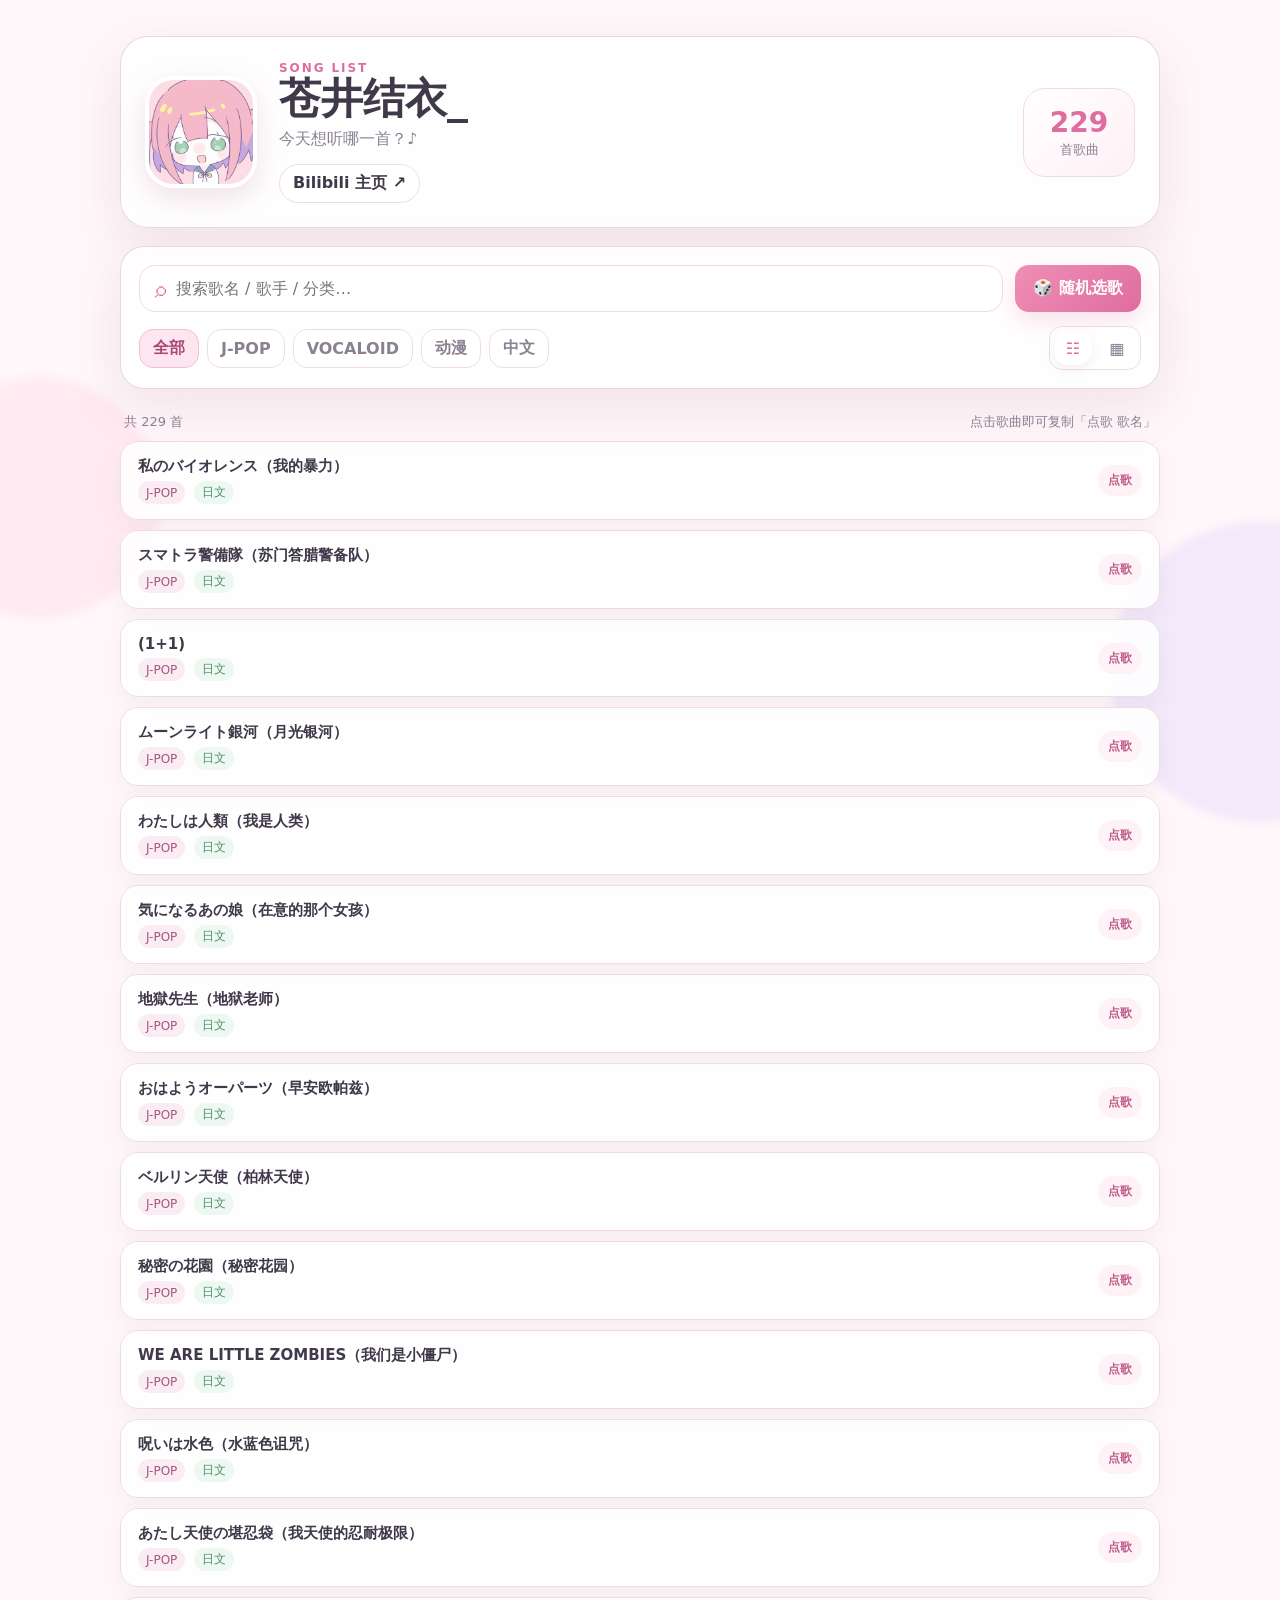
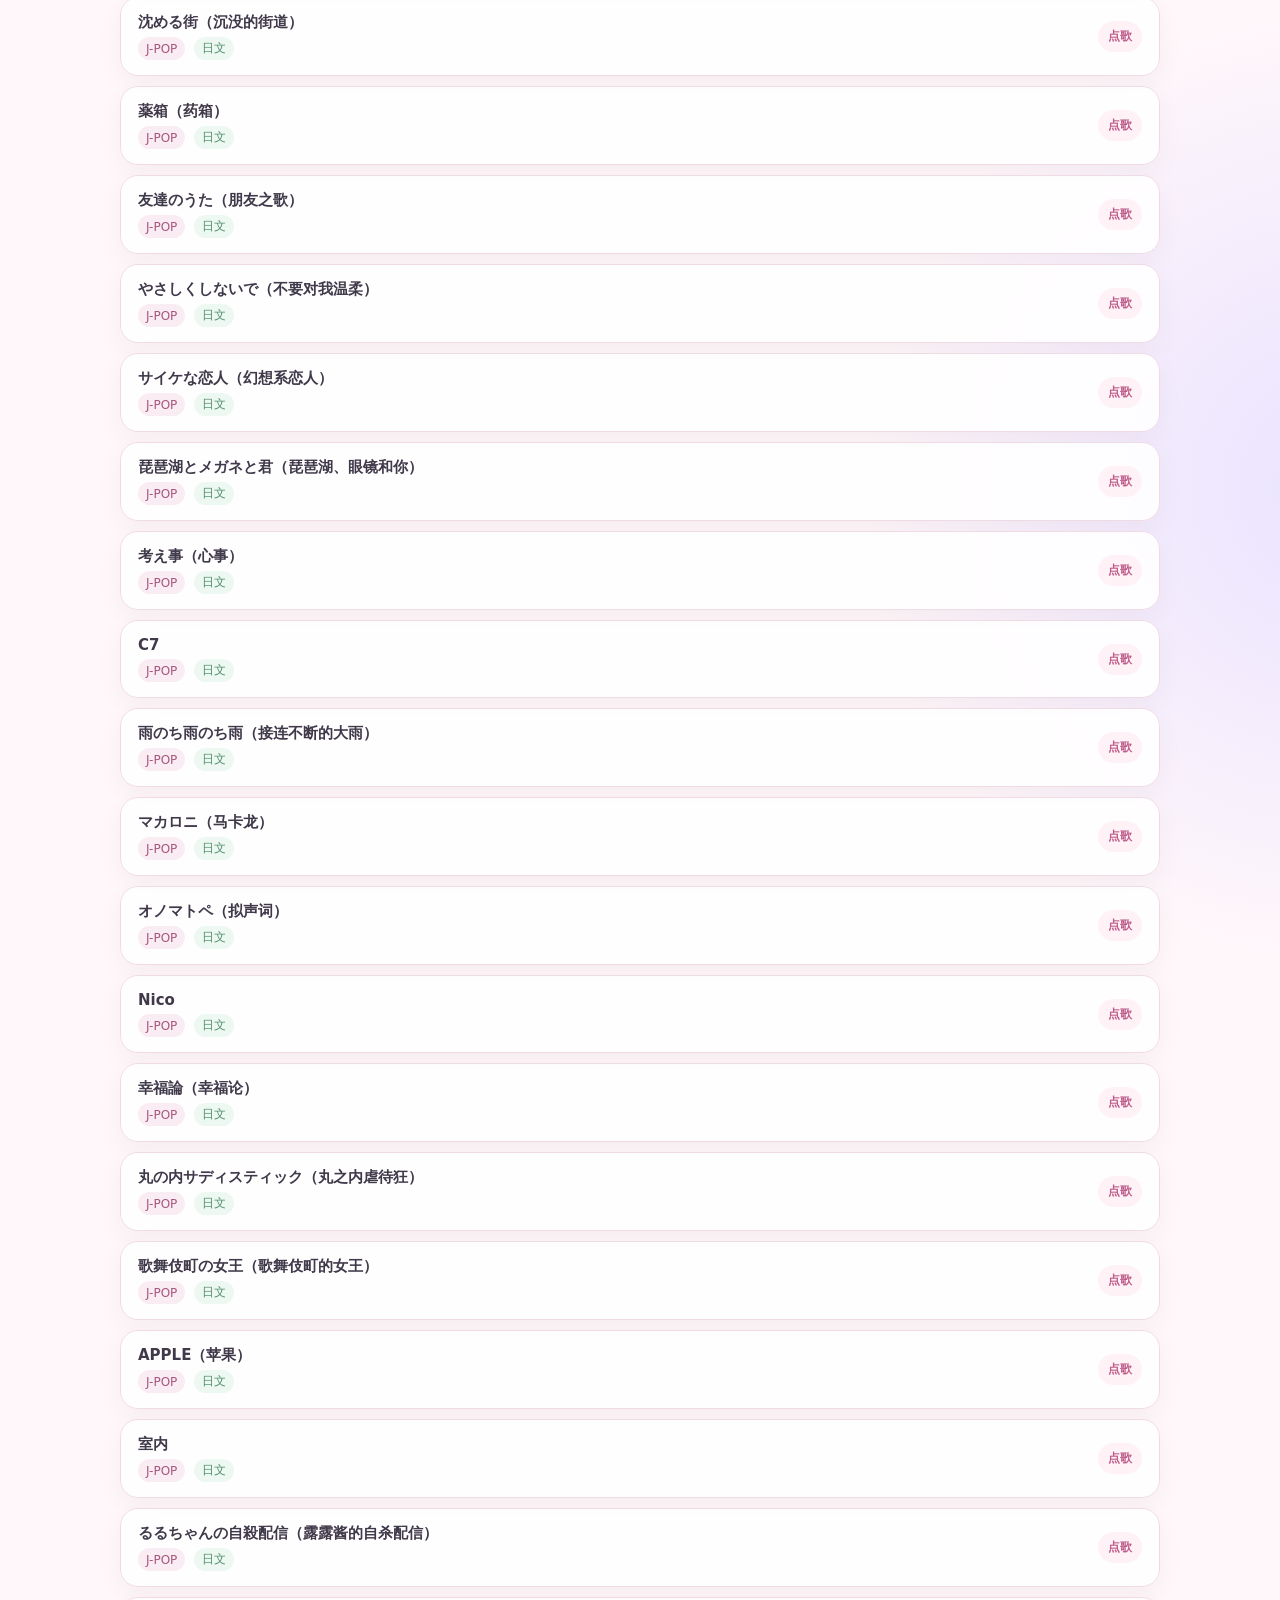
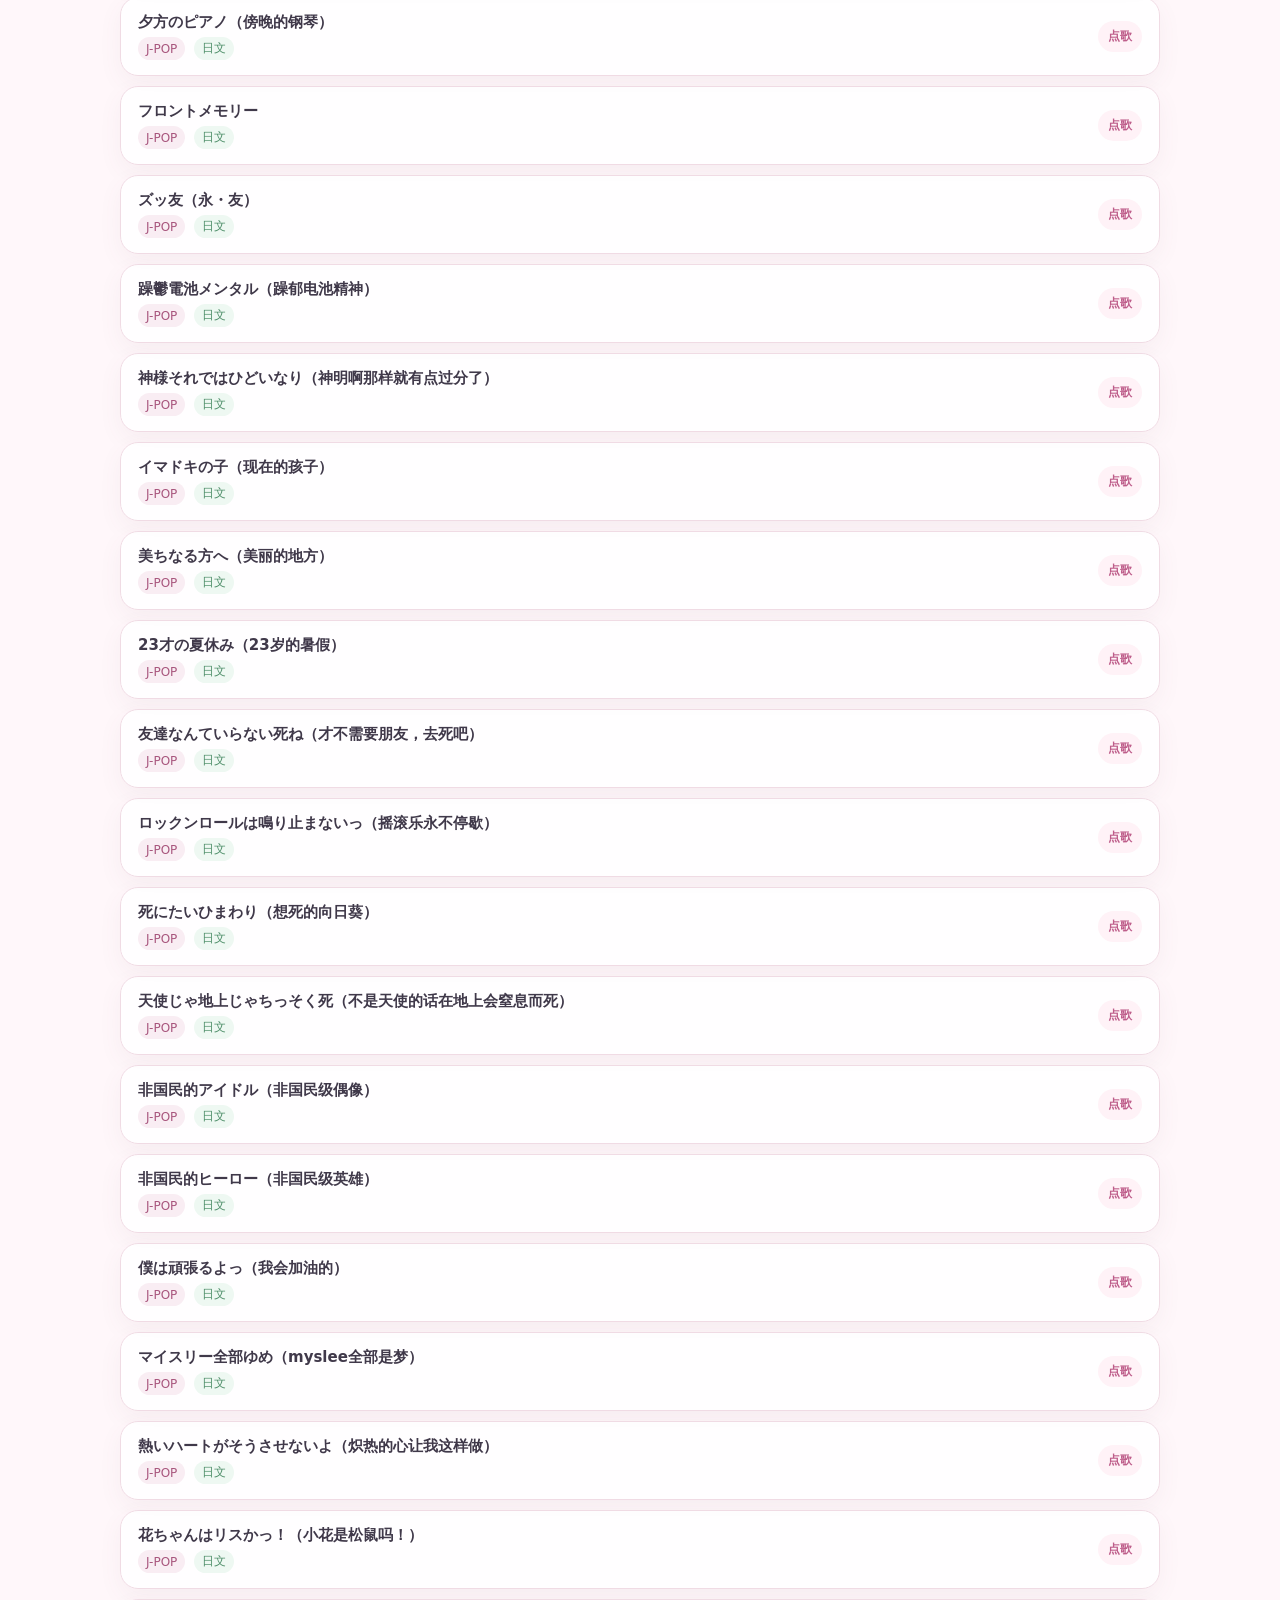
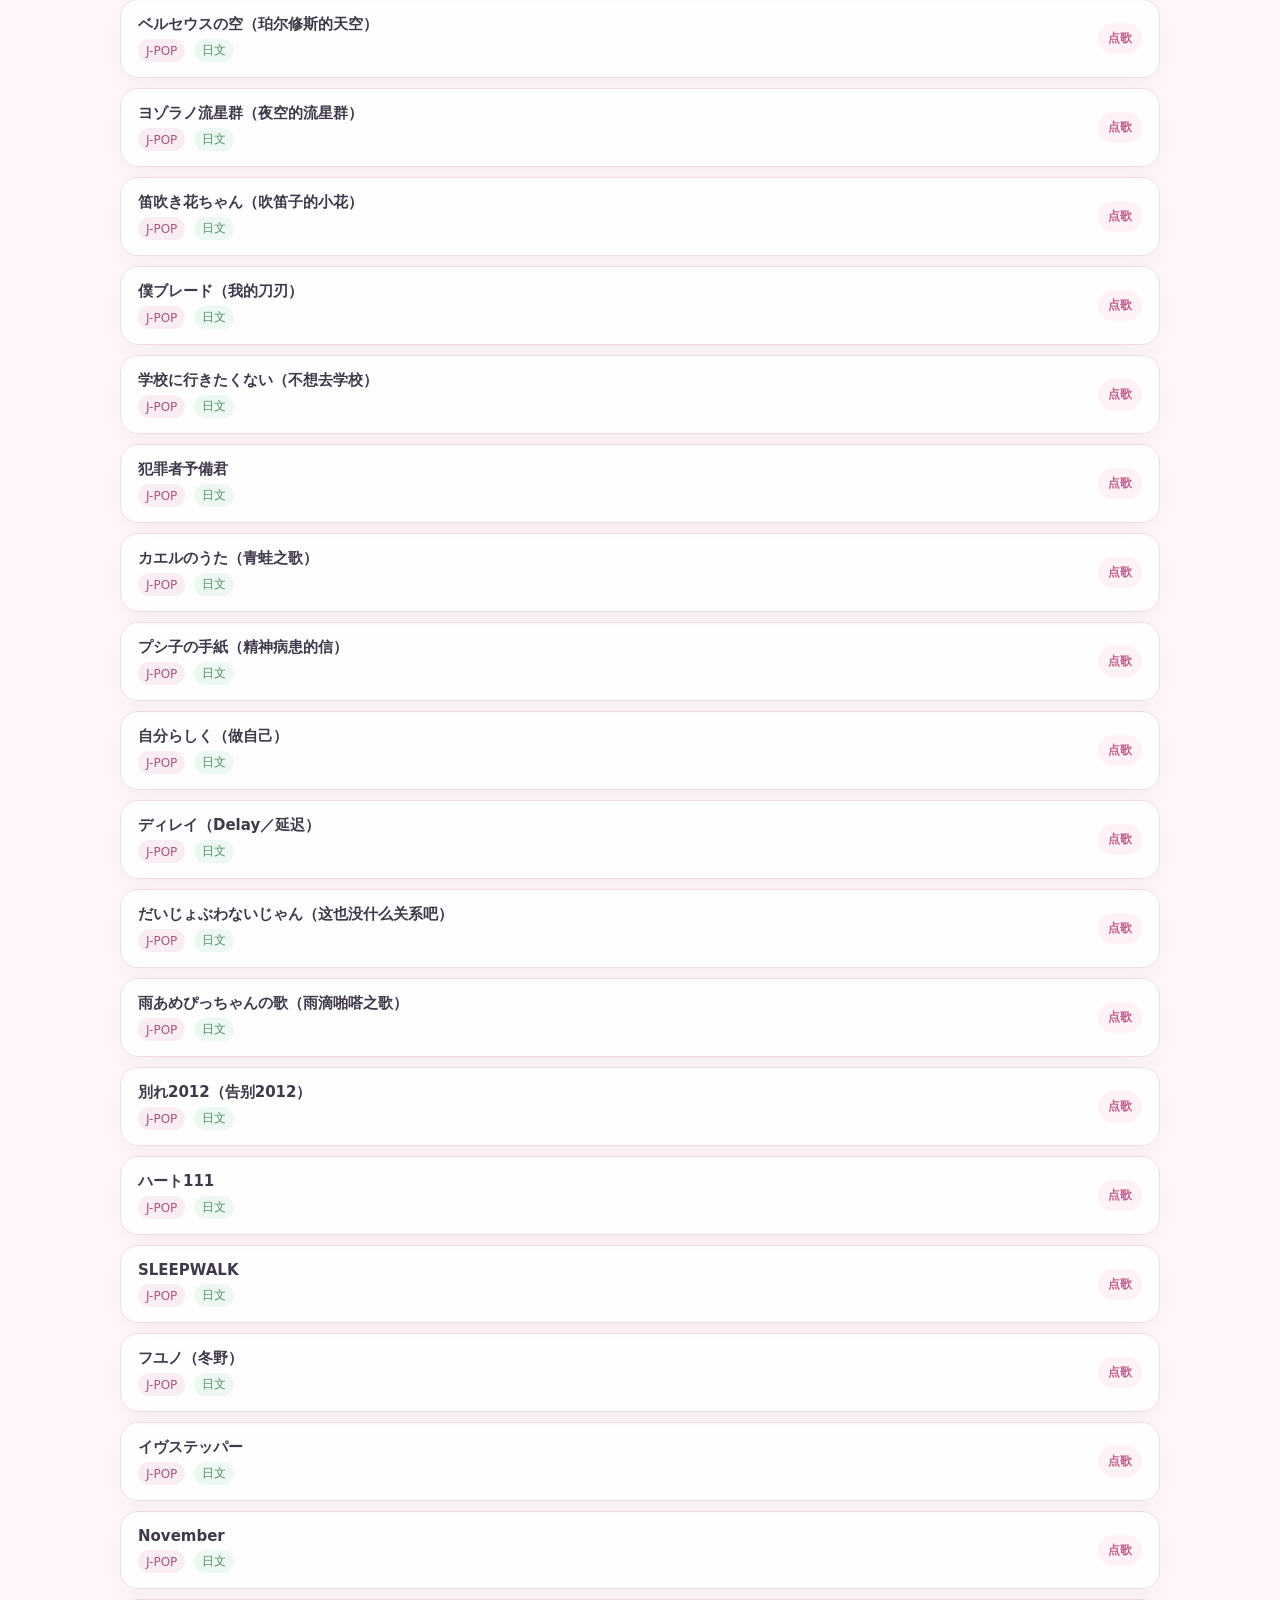
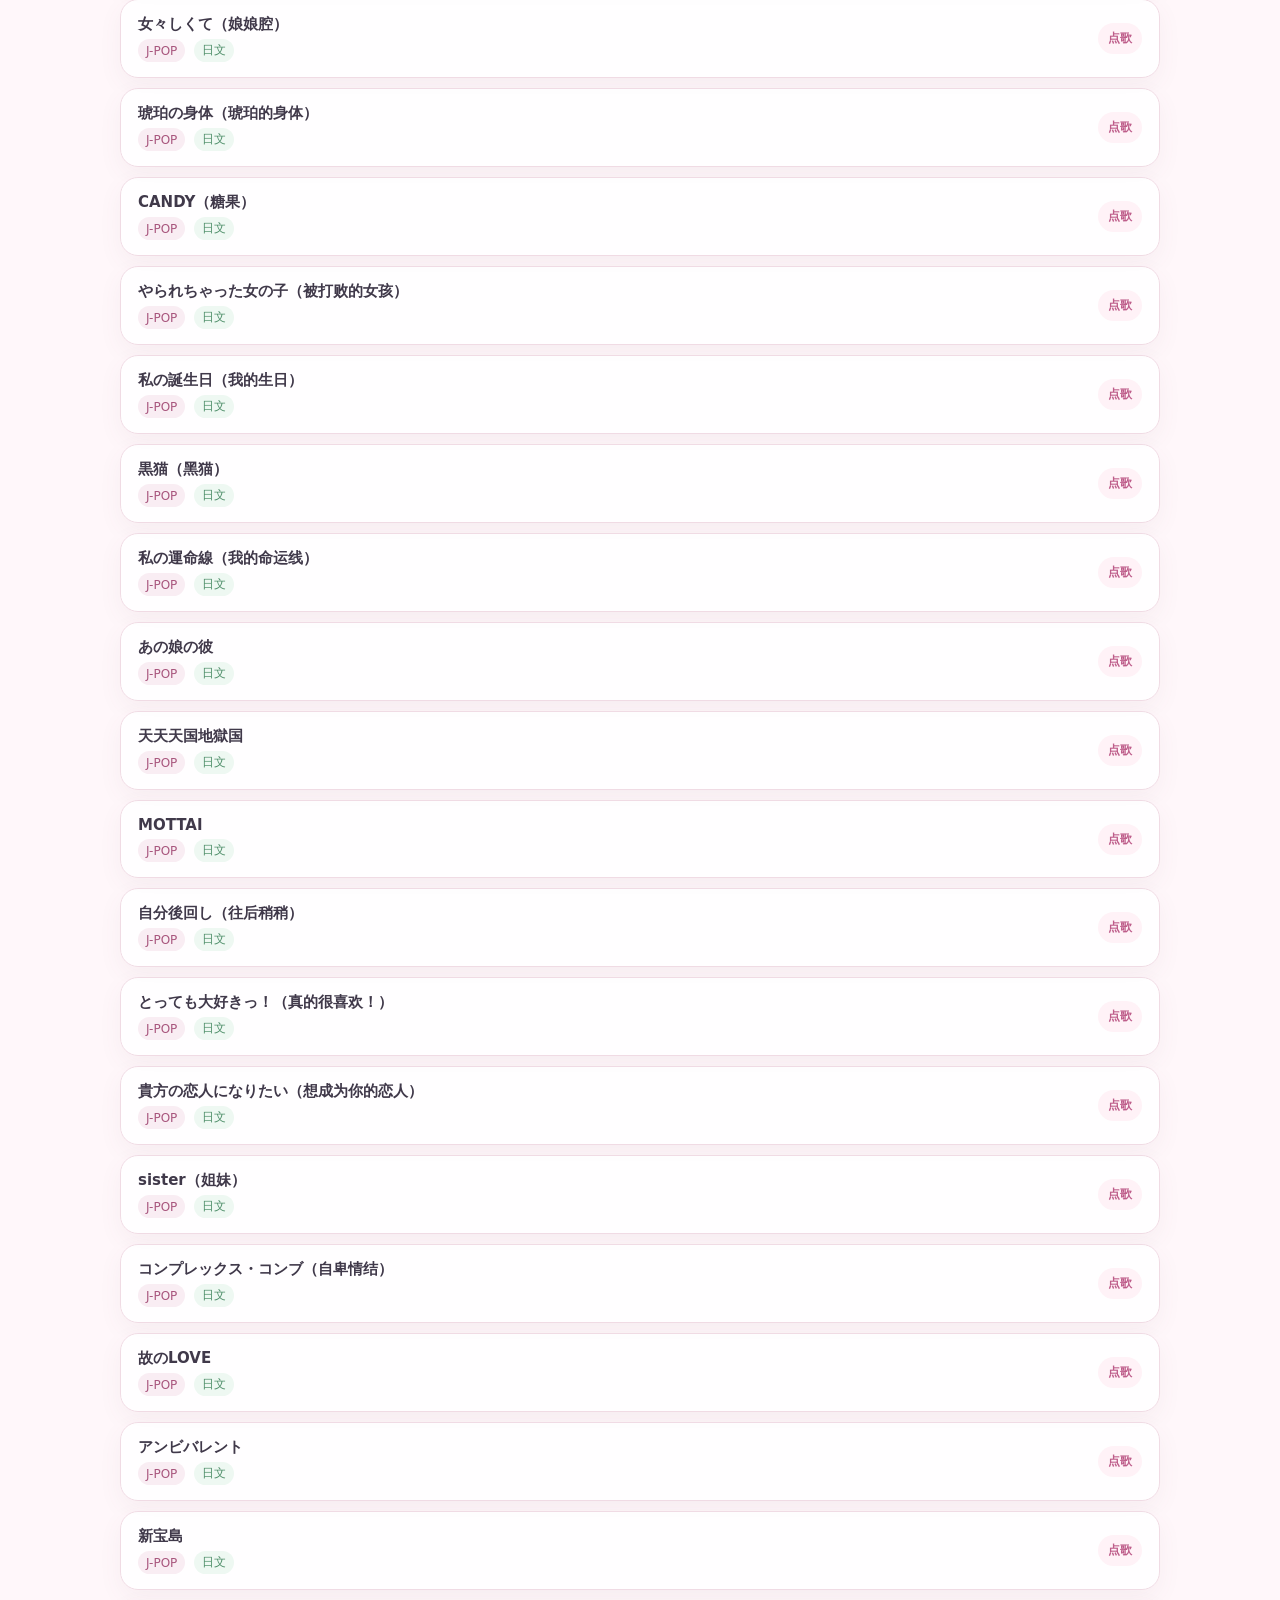
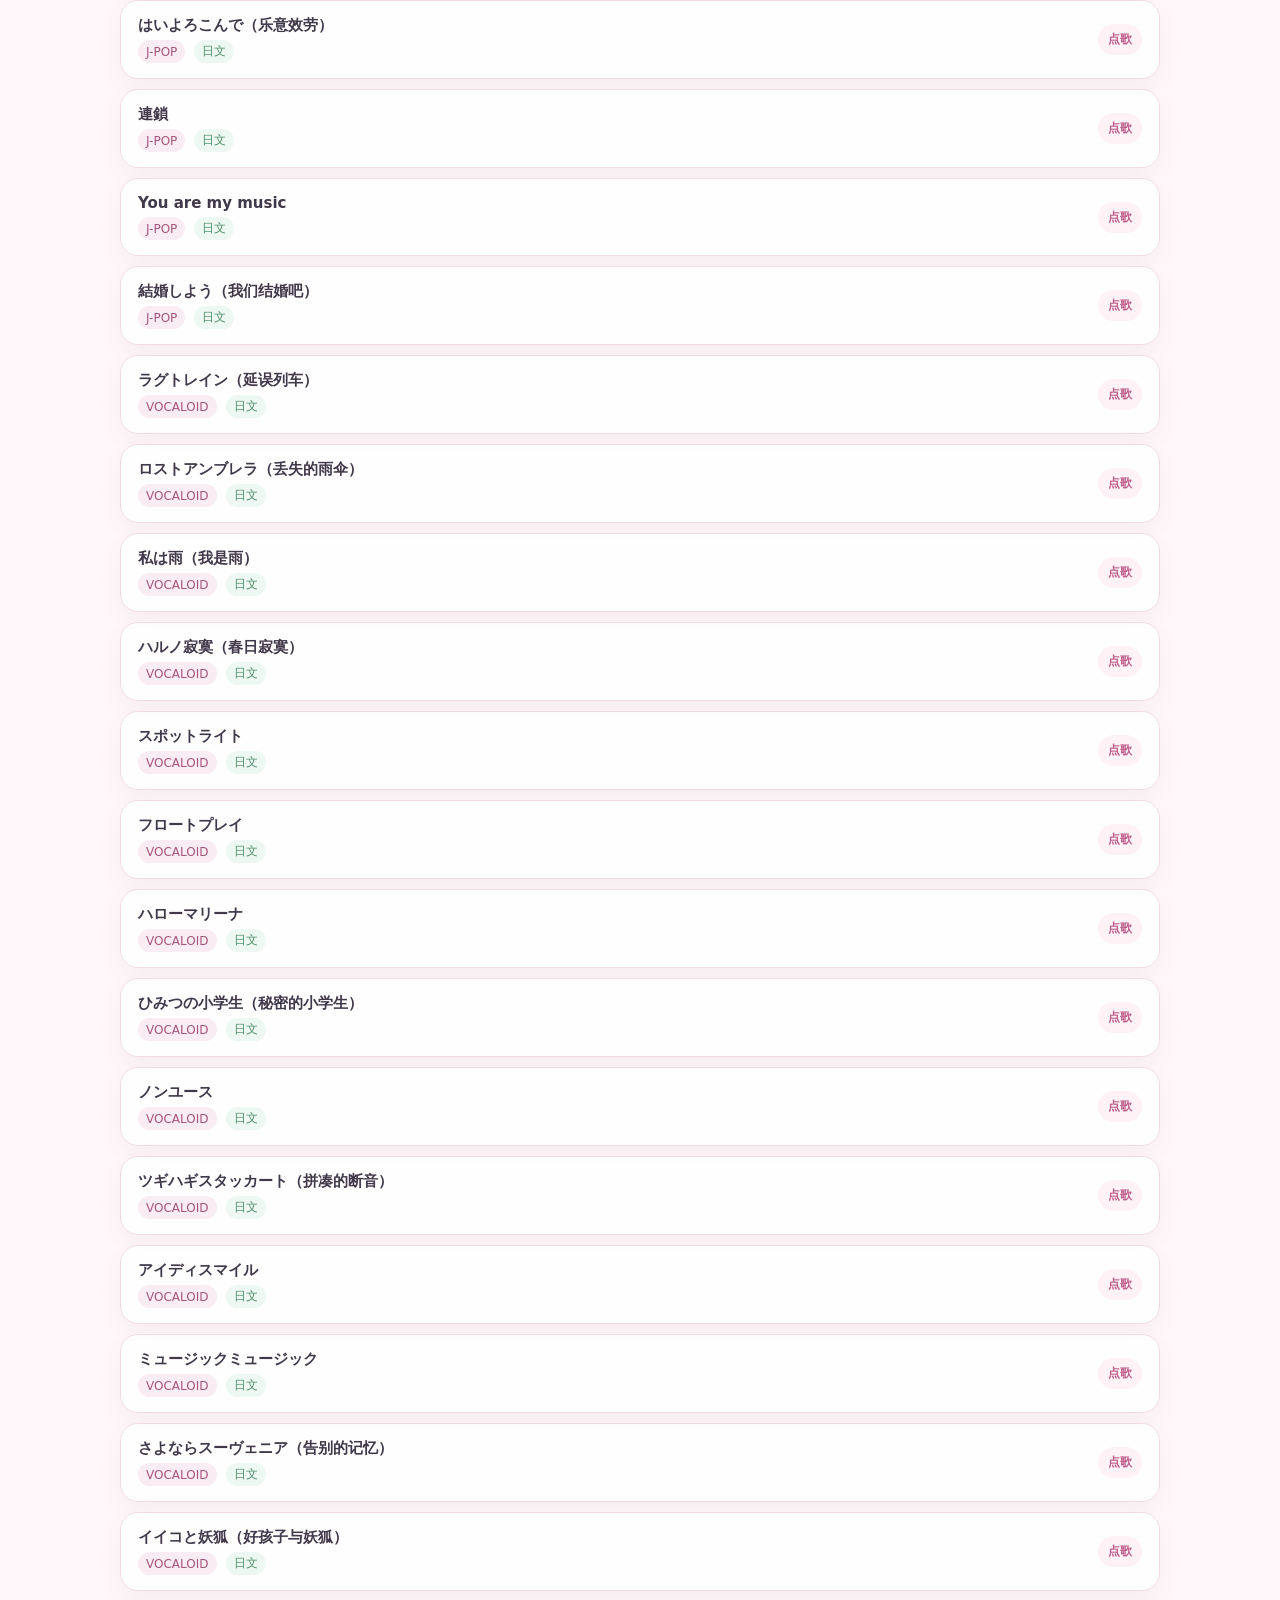
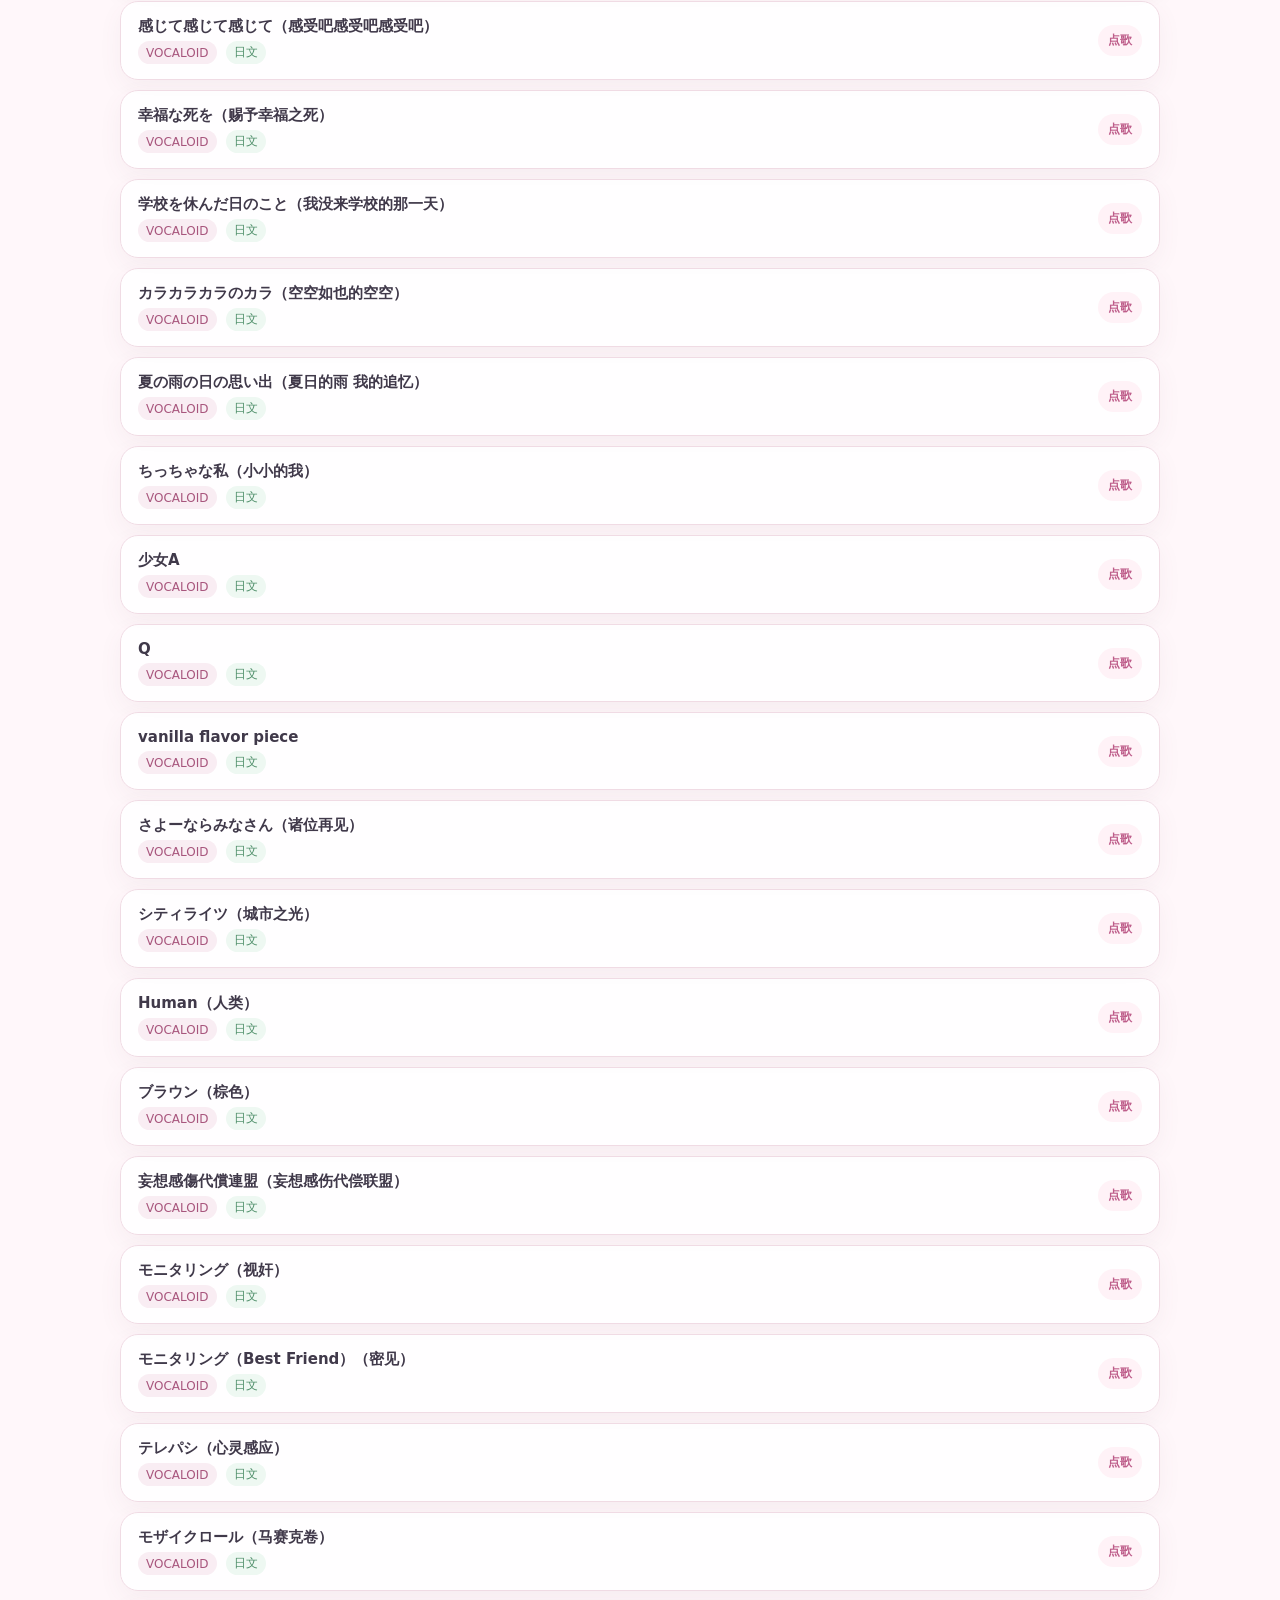
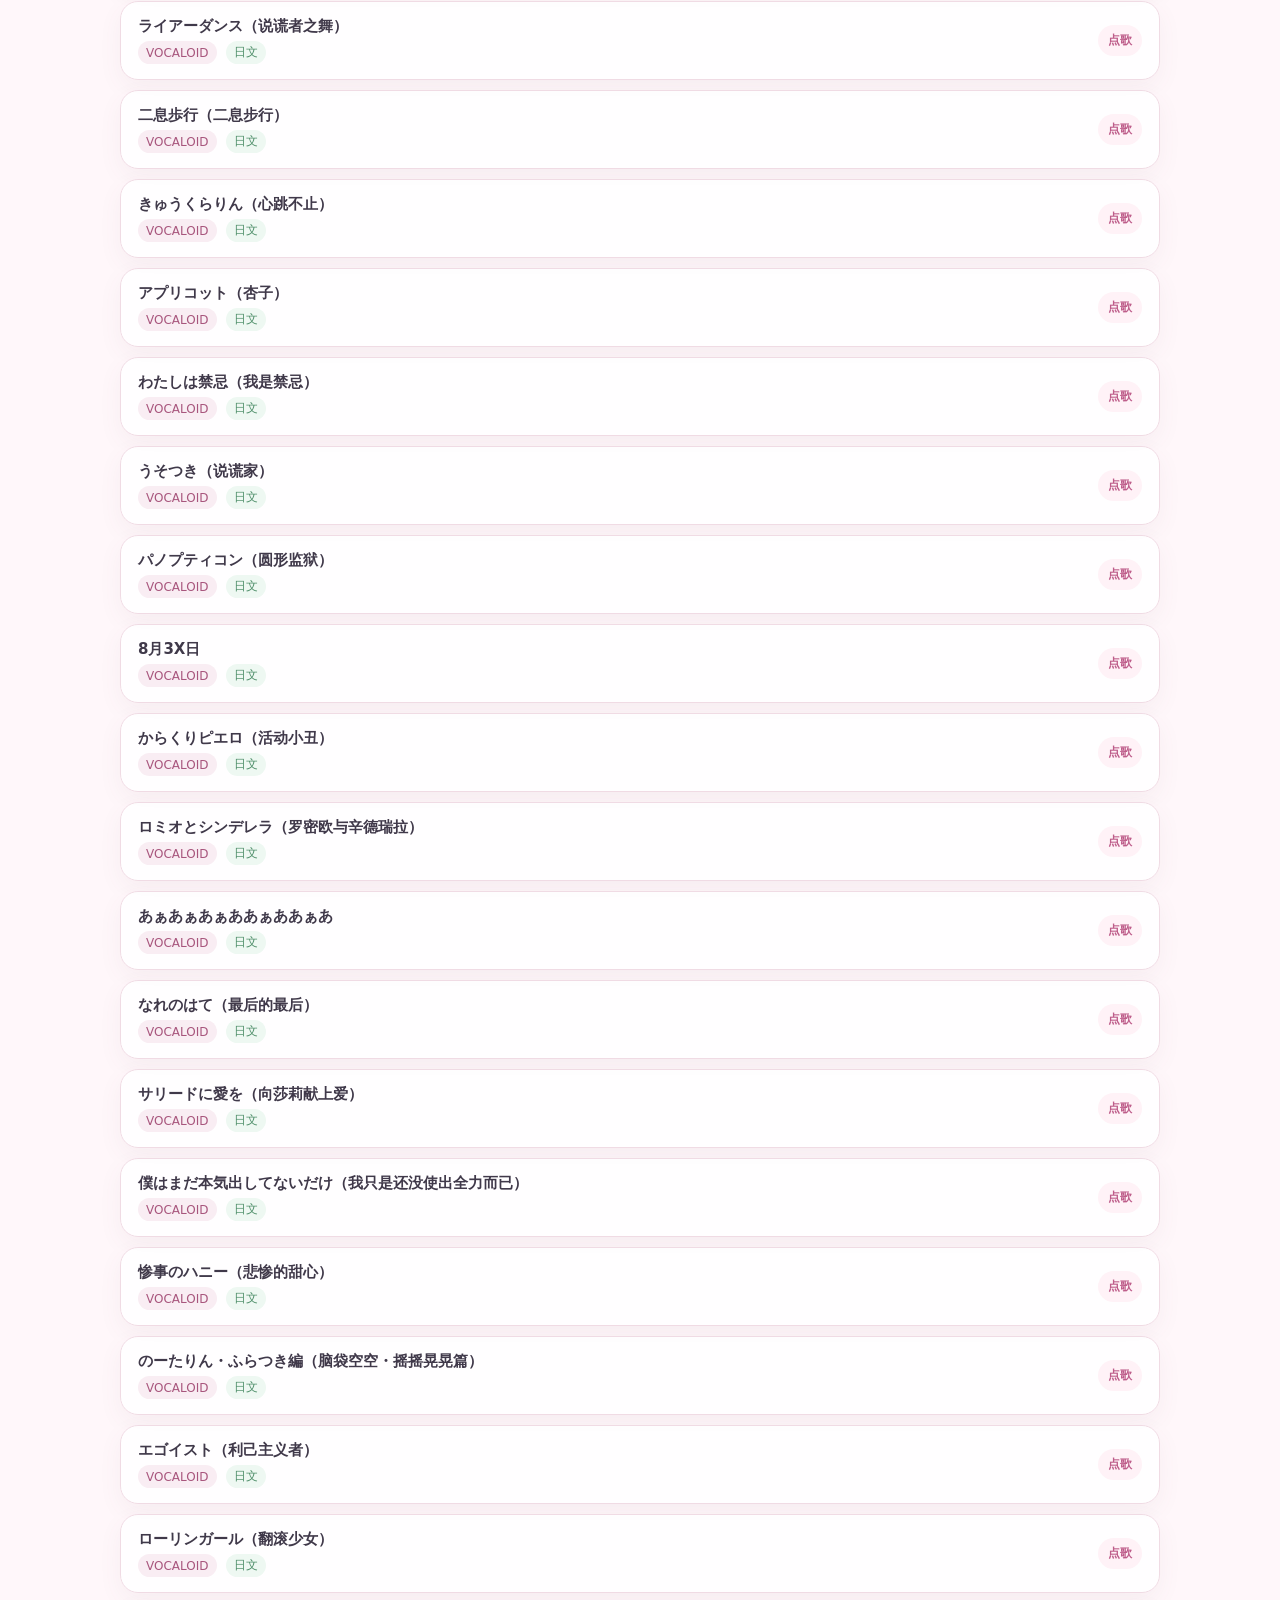
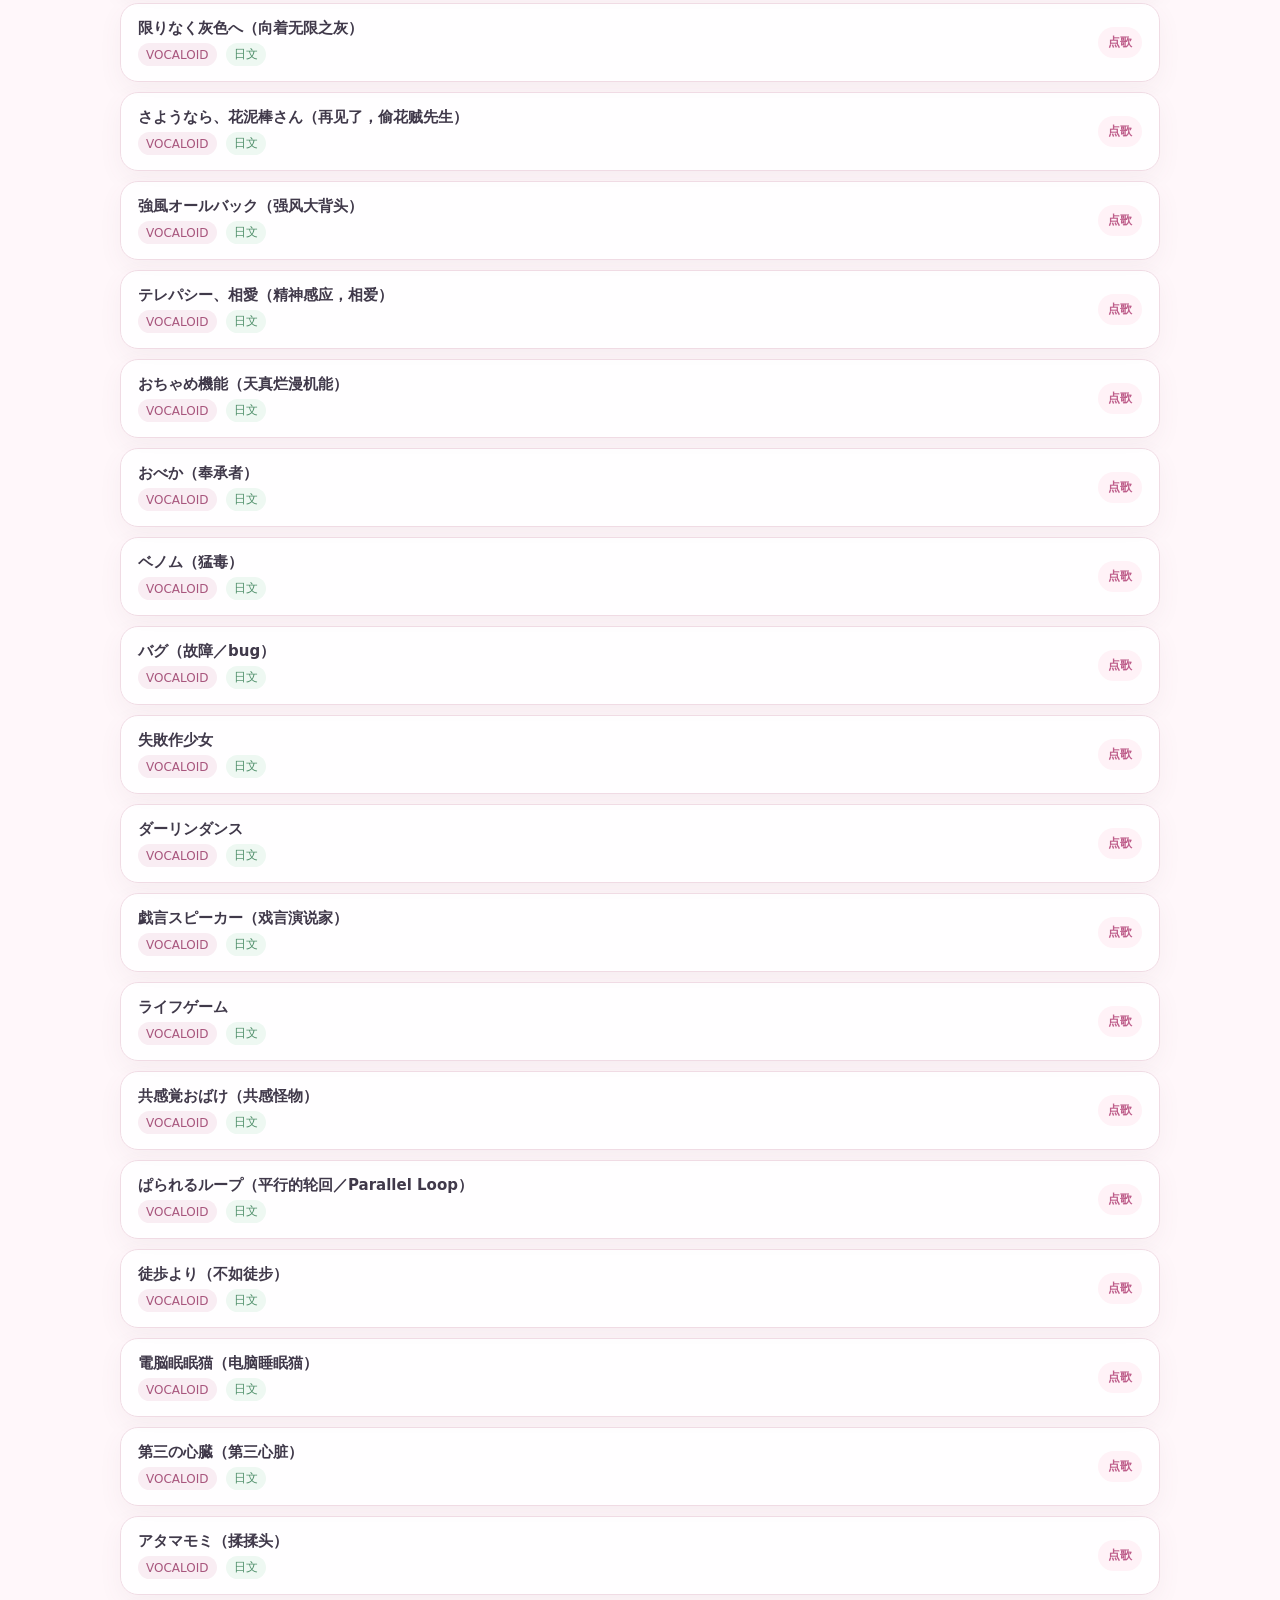
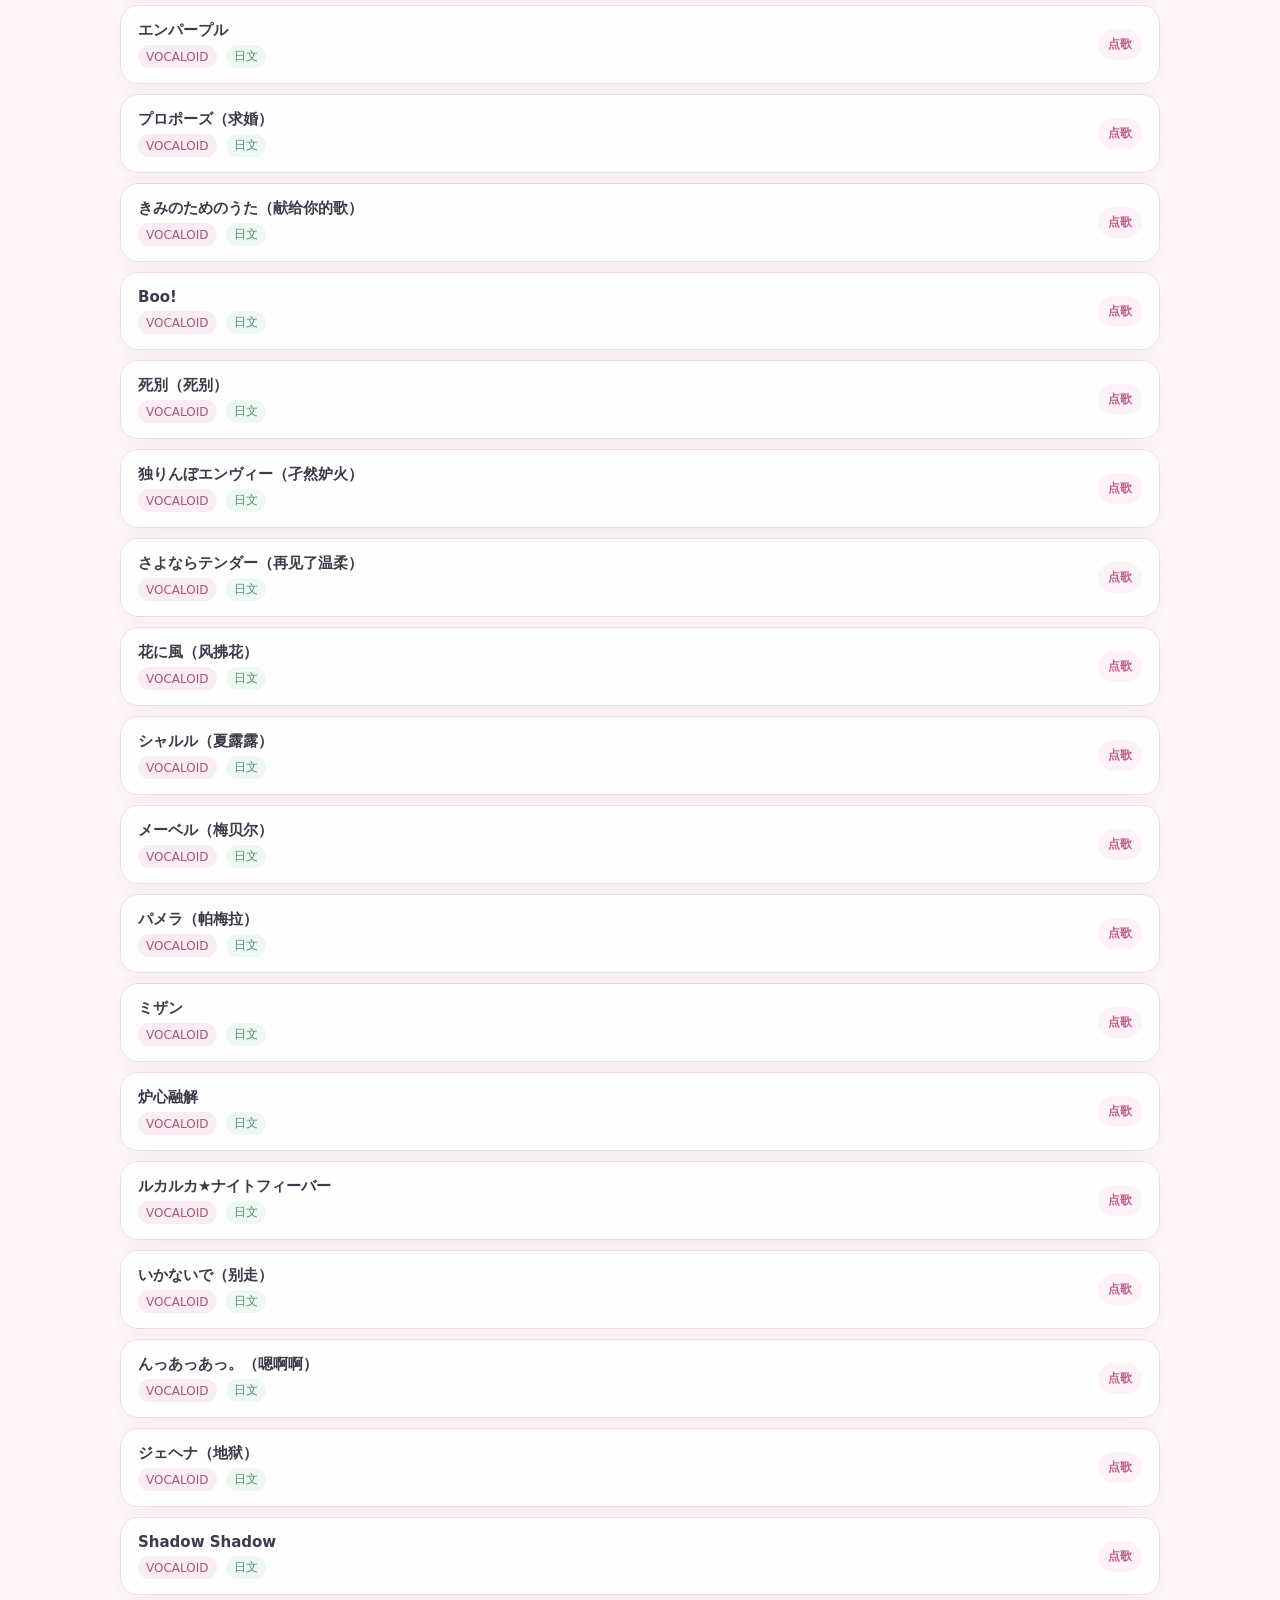
==== index.html @ b280b4f5 "Add files via upload" ====
<!doctype html>
<html lang="zh-CN">
<head>
  <meta charset="utf-8" />
  <meta name="viewport" content="width=device-width,initial-scale=1,viewport-fit=cover" />
  <meta name="theme-color" content="#ffd7e5" />
  <meta name="description" content="苍井结衣_ 的个人点歌单" />
  <title>苍井结衣_ · 点歌单</title>
  <link rel="icon" href="avatar.png" />
  <link rel="stylesheet" href="style.css" />
</head>
<body>
  <div class="bg-orb orb-a"></div>
  <div class="bg-orb orb-b"></div>

  <main class="shell">
    <header class="profile panel">
      <img class="avatar" src="avatar.png" alt="苍井结衣_头像" />
      <div class="profile-copy">
        <p class="eyebrow">SONG LIST</p>
        <h1>苍井结衣_</h1>
        <p class="tagline">今天想听哪一首？♪</p>
        <div class="profile-links">
          <a class="link-button" href="https://space.bilibili.com/3690995092817990" target="_blank" rel="noreferrer">Bilibili 主页 ↗</a>
        </div>
      </div>
      <div class="summary" aria-label="歌曲统计">
        <strong id="totalCount">--</strong>
        <span>首歌曲</span>
      </div>
    </header>

    <section class="controls panel" aria-label="歌单筛选">
      <div class="search-row">
        <label class="search-box">
          <span aria-hidden="true">⌕</span>
          <input id="searchInput" type="search" placeholder="搜索歌名 / 歌手 / 分类…" autocomplete="off" />
        </label>
        <button id="randomBtn" class="primary-button" type="button">🎲 随机选歌</button>
      </div>

      <div class="filter-row">
        <div id="genreFilters" class="chips" aria-label="分类"></div>
        <div class="view-switch" aria-label="显示方式">
          <button id="listViewBtn" type="button" class="view-button active" title="列表模式">☷</button>
          <button id="gridViewBtn" type="button" class="view-button" title="卡片模式">▦</button>
        </div>
      </div>
    </section>

    <section class="list-section">
      <div class="list-head">
        <p id="resultText">正在载入歌单…</p>
        <p class="hint">点击歌曲即可复制「点歌 歌名」</p>
      </div>
      <div id="songList" class="song-list list-view" aria-live="polite"></div>
      <div id="emptyState" class="empty panel" hidden>
        <div class="empty-icon">♪</div>
        <p>没有找到符合条件的歌曲</p>
      </div>
    </section>
  </main>

  <div id="toast" class="toast" role="status" aria-live="polite"></div>

  <dialog id="randomDialog" class="random-dialog">
    <form method="dialog" class="random-card">
      <button class="dialog-close" value="close" aria-label="关闭">×</button>
      <p class="eyebrow">RANDOM PICK</p>
      <h2 id="randomTitle">随机歌曲</h2>
      <p id="randomMeta"></p>
      <div class="dialog-actions">
        <button id="copyRandomBtn" type="button" class="primary-button">复制点歌</button>
        <button id="againBtn" type="button" class="soft-button">再抽一次</button>
      </div>
    </form>
  </dialog>

  <script src="script.js" defer></script>
</body>
</html>
---- style.css ----
:root {
  --bg: #fff7fa;
  --panel: rgba(255,255,255,.82);
  --text: #40394a;
  --muted: #8a8192;
  --line: #f0dbe4;
  --pink: #ef8fb4;
  --pink-strong: #df6da0;
  --pink-soft: #fde6ef;
  --mint: #bce5cd;
  --shadow: 0 18px 50px rgba(149, 96, 121, .13);
}
* { box-sizing: border-box; }
html { scroll-behavior: smooth; }
body {
  margin: 0;
  min-height: 100vh;
  color: var(--text);
  background:
    radial-gradient(circle at 20% -10%, #ffe3ed 0, transparent 33rem),
    radial-gradient(circle at 105% 10%, #e9e2ff 0, transparent 30rem),
    var(--bg);
  font-family: Inter, ui-sans-serif, system-ui, -apple-system, BlinkMacSystemFont, "Segoe UI", "PingFang SC", "Microsoft YaHei", sans-serif;
}
button,input { font: inherit; }
button { cursor: pointer; }
.bg-orb { position: fixed; border-radius: 999px; filter: blur(4px); pointer-events: none; opacity: .35; z-index: -1; }
.orb-a { width: 240px; height: 240px; background: #ffd2e2; left: -80px; top: 42vh; }
.orb-b { width: 300px; height: 300px; background: #d9cffd; right: -130px; top: 58vh; }
.shell { width: min(1040px, calc(100% - 28px)); margin: 36px auto 72px; }
.panel { background: var(--panel); border: 1px solid rgba(236,209,220,.9); box-shadow: var(--shadow); backdrop-filter: blur(18px); }
.profile { border-radius: 28px; padding: 24px; display: grid; grid-template-columns: 112px 1fr auto; gap: 22px; align-items: center; }
.avatar { width: 112px; height: 112px; border-radius: 28px; object-fit: cover; border: 4px solid #fff; box-shadow: 0 10px 28px rgba(158,102,128,.18); }
.profile-copy h1 { margin: 1px 0 7px; font-size: clamp(28px, 5vw, 42px); line-height: 1.1; }
.eyebrow { margin: 0; letter-spacing: .16em; color: var(--pink-strong); font-size: 12px; font-weight: 800; }
.tagline { margin: 0 0 14px; color: var(--muted); }
.link-button { display: inline-flex; text-decoration: none; color: var(--text); background: #fff; border: 1px solid var(--line); border-radius: 999px; padding: 8px 13px; font-weight: 650; }
.link-button:hover { border-color: #e8b8cb; transform: translateY(-1px); }
.summary { min-width: 112px; text-align: center; background: linear-gradient(135deg,#fff,#fff0f5); border: 1px solid var(--line); border-radius: 22px; padding: 17px 14px; }
.summary strong { display: block; font-size: 28px; color: var(--pink-strong); }
.summary span { color: var(--muted); font-size: 13px; }
.controls { margin-top: 18px; padding: 18px; border-radius: 24px; }
.search-row { display: grid; grid-template-columns: 1fr auto; gap: 12px; }
.search-box { min-width: 0; display: flex; align-items: center; gap: 10px; background: #fff; border: 1px solid var(--line); border-radius: 16px; padding: 0 15px; }
.search-box:focus-within { border-color: #eaa9c3; box-shadow: 0 0 0 4px rgba(239,143,180,.12); }
.search-box span { color: var(--pink-strong); font-size: 22px; }
.search-box input { width: 100%; border: 0; outline: 0; background: transparent; padding: 13px 0; color: var(--text); }
.primary-button,.soft-button,.view-button,.chip { border: 0; border-radius: 14px; transition: .16s ease; }
.primary-button { background: linear-gradient(135deg, var(--pink), var(--pink-strong)); color: #fff; padding: 12px 18px; font-weight: 800; box-shadow: 0 9px 22px rgba(223,109,160,.2); }
.primary-button:hover { transform: translateY(-1px); box-shadow: 0 12px 26px rgba(223,109,160,.27); }
.filter-row { margin-top: 14px; display: flex; justify-content: space-between; gap: 12px; align-items: center; }
.chips { display: flex; flex-wrap: wrap; gap: 8px; }
.chip { padding: 8px 13px; background: #fff; color: var(--muted); border: 1px solid var(--line); font-weight: 700; }
.chip:hover,.chip.active { color: #a94875; background: var(--pink-soft); border-color: #f2bfd2; }
.view-switch { flex: 0 0 auto; display: flex; gap: 6px; background: rgba(255,255,255,.8); border: 1px solid var(--line); padding: 4px; border-radius: 13px; }
.view-button { min-width: 38px; min-height: 34px; background: transparent; color: var(--muted); }
.view-button.active { background: #fff; color: var(--pink-strong); box-shadow: 0 4px 12px rgba(104,77,90,.09); }
.list-section { margin-top: 24px; }
.list-head { display: flex; justify-content: space-between; gap: 12px; margin: 0 4px 10px; color: var(--muted); font-size: 13px; }
.list-head p { margin: 0; }
.song-list { display: grid; gap: 10px; }
.song-list.grid-view { grid-template-columns: repeat(3, minmax(0, 1fr)); }
.song { appearance: none; width: 100%; text-align: left; color: inherit; background: rgba(255,255,255,.86); border: 1px solid var(--line); border-radius: 18px; padding: 15px 17px; box-shadow: 0 8px 24px rgba(123,84,103,.06); display: grid; grid-template-columns: minmax(0,1fr) auto; align-items: center; gap: 12px; }
.song:hover { transform: translateY(-2px); border-color: #ebb6ca; box-shadow: 0 12px 28px rgba(123,84,103,.1); }
.song-title { font-size: 15px; font-weight: 800; overflow-wrap: anywhere; }
.song-sub { margin-top: 5px; color: var(--muted); font-size: 12px; display: flex; flex-wrap: wrap; gap: 6px 9px; }
.song-copy { color: #be5d8a; font-size: 12px; font-weight: 800; background: #fff2f7; padding: 7px 10px; border-radius: 999px; white-space: nowrap; }
.grid-view .song { min-height: 126px; grid-template-columns: 1fr; align-content: space-between; }
.grid-view .song-copy { width: max-content; }
.badge { display: inline-flex; align-items: center; border-radius: 999px; padding: 3px 8px; background: #f9edf3; color: #a8567d; }
.badge.lang { background: #eef8f2; color: #4f8f6a; }
.empty { text-align: center; border-radius: 24px; padding: 46px 20px; color: var(--muted); }
.empty-icon { font-size: 40px; color: var(--pink); }
.toast { position: fixed; left: 50%; bottom: 26px; transform: translate(-50%, 18px); opacity: 0; pointer-events: none; background: #3f3745; color: #fff; border-radius: 999px; padding: 10px 16px; font-size: 13px; box-shadow: 0 10px 30px rgba(34,24,30,.2); transition: .2s ease; z-index: 20; }
.toast.show { opacity: 1; transform: translate(-50%,0); }
.random-dialog { width: min(480px, calc(100% - 28px)); border: 0; padding: 0; border-radius: 26px; background: transparent; }
.random-dialog::backdrop { background: rgba(50,39,47,.28); backdrop-filter: blur(5px); }
.random-card { position: relative; background: #fff; padding: 30px; border-radius: 26px; text-align: center; box-shadow: 0 24px 70px rgba(58,39,49,.22); }
.random-card h2 { margin: 8px 0; font-size: 24px; overflow-wrap: anywhere; }
.random-card > p:not(.eyebrow) { color: var(--muted); }
.dialog-close { position: absolute; right: 13px; top: 11px; border: 0; background: transparent; font-size: 25px; color: var(--muted); }
.dialog-actions { display: flex; justify-content: center; gap: 10px; margin-top: 20px; }
.soft-button { padding: 12px 16px; background: #f7eef2; color: #9a5273; font-weight: 800; }
@media (max-width: 760px) {
  .shell { margin-top: 18px; width: min(100% - 20px, 1040px); }
  .profile { grid-template-columns: 82px 1fr; padding: 18px; gap: 14px; }
  .avatar { width: 82px; height: 82px; border-radius: 22px; }
  .summary { grid-column: 1 / -1; display: flex; justify-content: center; align-items: baseline; gap: 7px; padding: 11px; }
  .summary strong { font-size: 22px; }
  .search-row { grid-template-columns: 1fr; }
  .primary-button { min-height: 46px; }
  .filter-row { align-items: flex-start; }
  .song-list.grid-view { grid-template-columns: repeat(2, minmax(0, 1fr)); }
  .hint { display: none; }
}
@media (max-width: 480px) {
  .profile { grid-template-columns: 70px 1fr; }
  .avatar { width: 70px; height: 70px; border-radius: 19px; }
  .profile-copy h1 { font-size: 26px; }
  .song-list.grid-view { grid-template-columns: 1fr; }
  .song { padding: 14px; }
  .filter-row { display: block; }
  .view-switch { width: max-content; margin-top: 10px; }
}
@media (prefers-reduced-motion: reduce) {
  *,*::before,*::after { scroll-behavior: auto !important; transition: none !important; }
}
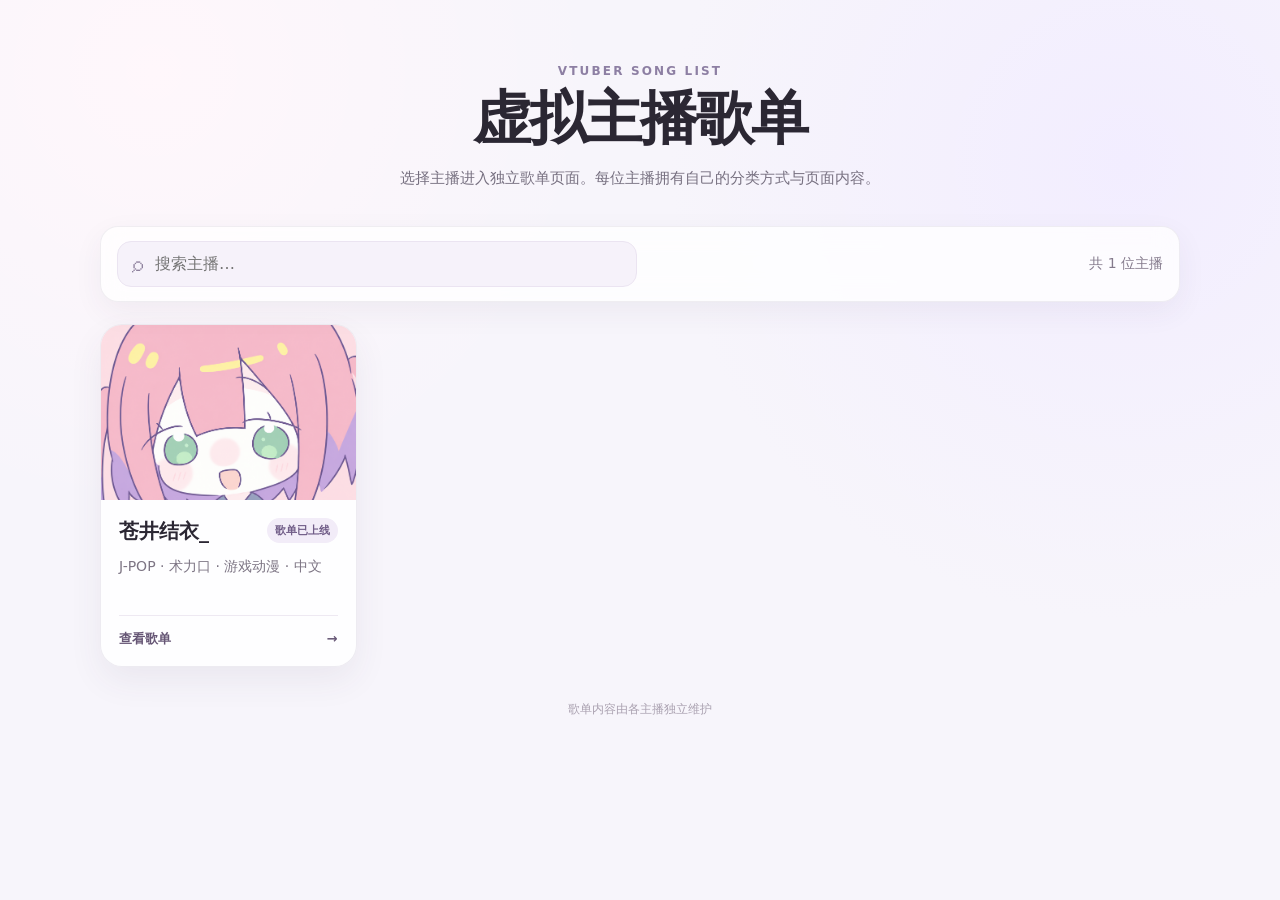
==== commit 944928df: "Convert site to multi-streamer songlist hub" ====
--- a/index.html
+++ b/index.html
@@ -3,79 +3,35 @@
 <head>
   <meta charset="utf-8" />
   <meta name="viewport" content="width=device-width,initial-scale=1,viewport-fit=cover" />
-  <meta name="theme-color" content="#ffd7e5" />
-  <meta name="description" content="苍井结衣_ 的个人点歌单" />
-  <title>苍井结衣_ · 点歌单</title>
-  <link rel="icon" href="avatar.png" />
-  <link rel="stylesheet" href="style.css" />
+  <meta name="theme-color" content="#f7f5fb" />
+  <meta name="description" content="虚拟主播歌单导航，选择主播进入其独立歌单页面。" />
+  <title>虚拟主播歌单导航</title>
+  <link rel="stylesheet" href="hub.css" />
 </head>
 <body>
-  <div class="bg-orb orb-a"></div>
-  <div class="bg-orb orb-b"></div>
-
   <main class="shell">
-    <header class="profile panel">
-      <img class="avatar" src="avatar.png" alt="苍井结衣_头像" />
-      <div class="profile-copy">
-        <p class="eyebrow">SONG LIST</p>
-        <h1>苍井结衣_</h1>
-        <p class="tagline">今天想听哪一首？♪</p>
-        <div class="profile-links">
-          <a class="link-button" href="https://space.bilibili.com/3690995092817990" target="_blank" rel="noreferrer">Bilibili 主页 ↗</a>
-        </div>
-      </div>
-      <div class="summary" aria-label="歌曲统计">
-        <strong id="totalCount">--</strong>
-        <span>首歌曲</span>
-      </div>
+    <header class="hero">
+      <p class="eyebrow">VTUBER SONG LIST</p>
+      <h1>虚拟主播歌单</h1>
+      <p class="subtitle">选择主播进入独立歌单页面。每位主播拥有自己的分类方式与页面内容。</p>
     </header>
 
-    <section class="controls panel" aria-label="歌单筛选">
-      <div class="search-row">
-        <label class="search-box">
-          <span aria-hidden="true">⌕</span>
-          <input id="searchInput" type="search" placeholder="搜索歌名 / 歌手 / 分类…" autocomplete="off" />
-        </label>
-        <button id="randomBtn" class="primary-button" type="button">🎲 随机选歌</button>
-      </div>
-
-      <div class="filter-row">
-        <div id="genreFilters" class="chips" aria-label="分类"></div>
-        <div class="view-switch" aria-label="显示方式">
-          <button id="listViewBtn" type="button" class="view-button active" title="列表模式">☷</button>
-          <button id="gridViewBtn" type="button" class="view-button" title="卡片模式">▦</button>
-        </div>
-      </div>
+    <section class="toolbar" aria-label="主播筛选">
+      <label class="search-box">
+        <span aria-hidden="true">⌕</span>
+        <input id="streamerSearch" type="search" placeholder="搜索主播…" autocomplete="off" />
+      </label>
+      <p id="streamerCount" class="count">正在载入…</p>
     </section>
 
-    <section class="list-section">
-      <div class="list-head">
-        <p id="resultText">正在载入歌单…</p>
-        <p class="hint">点击歌曲即可复制「点歌 歌名」</p>
-      </div>
-      <div id="songList" class="song-list list-view" aria-live="polite"></div>
-      <div id="emptyState" class="empty panel" hidden>
-        <div class="empty-icon">♪</div>
-        <p>没有找到符合条件的歌曲</p>
-      </div>
+    <section>
+      <div id="streamerGrid" class="streamer-grid" aria-live="polite"></div>
+      <div id="emptyState" class="empty" hidden>没有找到对应主播</div>
     </section>
+
+    <footer class="footer">歌单内容由各主播独立维护</footer>
   </main>
 
-  <div id="toast" class="toast" role="status" aria-live="polite"></div>
-
-  <dialog id="randomDialog" class="random-dialog">
-    <form method="dialog" class="random-card">
-      <button class="dialog-close" value="close" aria-label="关闭">×</button>
-      <p class="eyebrow">RANDOM PICK</p>
-      <h2 id="randomTitle">随机歌曲</h2>
-      <p id="randomMeta"></p>
-      <div class="dialog-actions">
-        <button id="copyRandomBtn" type="button" class="primary-button">复制点歌</button>
-        <button id="againBtn" type="button" class="soft-button">再抽一次</button>
-      </div>
-    </form>
-  </dialog>
-
-  <script src="script.js" defer></script>
+  <script src="hub.js" defer></script>
 </body>
 </html>
--- a/hub.css
+++ b/hub.css
@@ -0,0 +1 @@
+*{box-sizing:border-box}html{color-scheme:light}body{margin:0;min-height:100vh;font-family:Inter,"PingFang SC","Microsoft YaHei",system-ui,-apple-system,sans-serif;color:#2b2733;background:radial-gradient(circle at 12% 8%,#fff7fb 0,transparent 32%),radial-gradient(circle at 88% 18%,#f2edff 0,transparent 34%),#f7f5fb}.shell{width:min(1080px,calc(100% - 32px));margin:0 auto;padding:64px 0 36px}.hero{text-align:center;margin-bottom:34px}.eyebrow{margin:0 0 10px;font-size:12px;font-weight:800;letter-spacing:.18em;color:#8d7fa3}.hero h1{margin:0;font-size:clamp(34px,7vw,58px);line-height:1.05;letter-spacing:-.04em}.subtitle{max-width:660px;margin:16px auto 0;color:#777080;line-height:1.8;font-size:15px}.toolbar{display:flex;align-items:center;gap:18px;justify-content:space-between;margin:0 0 22px;padding:14px 16px;background:rgba(255,255,255,.78);border:1px solid rgba(92,75,116,.09);border-radius:18px;box-shadow:0 10px 30px rgba(68,54,84,.06);backdrop-filter:blur(12px)}.search-box{display:flex;align-items:center;gap:10px;flex:1;max-width:520px;padding:0 14px;height:46px;border-radius:14px;background:#f6f2fa;border:1px solid #ebe4f1}.search-box span{font-size:22px;color:#8e819d}.search-box input{width:100%;border:0;outline:0;background:transparent;color:#2b2733;font:inherit;font-size:16px}.count{margin:0;white-space:nowrap;color:#847a8c;font-size:14px}.streamer-grid{display:grid;grid-template-columns:repeat(auto-fill,minmax(240px,1fr));gap:18px}.streamer-card{display:flex;flex-direction:column;overflow:hidden;text-decoration:none;color:inherit;background:rgba(255,255,255,.88);border:1px solid rgba(92,75,116,.1);border-radius:22px;box-shadow:0 14px 34px rgba(68,54,84,.07);transition:transform .18s ease,box-shadow .18s ease,border-color .18s ease}.streamer-card:hover{transform:translateY(-4px);box-shadow:0 20px 42px rgba(68,54,84,.12);border-color:rgba(123,94,156,.22)}.card-image{aspect-ratio:16/11;background:#f3eef7;overflow:hidden}.card-image img{width:100%;height:100%;object-fit:cover;display:block}.card-body{padding:18px}.card-top{display:flex;align-items:flex-start;justify-content:space-between;gap:10px}.streamer-name{margin:0;font-size:20px;line-height:1.35}.status{flex:0 0 auto;padding:5px 8px;border-radius:999px;background:#f2ecf8;color:#715d88;font-size:11px;font-weight:700}.description{margin:10px 0 0;min-height:44px;color:#7d7584;font-size:14px;line-height:1.6}.enter{display:flex;align-items:center;justify-content:space-between;margin-top:16px;padding-top:14px;border-top:1px solid #eee9f2;color:#665675;font-size:13px;font-weight:700}.empty{padding:48px 20px;text-align:center;color:#8a8290;background:rgba(255,255,255,.75);border:1px dashed #ddd4e5;border-radius:20px}.footer{text-align:center;margin-top:34px;color:#aaa1b0;font-size:12px}@media(max-width:640px){.shell{width:min(100% - 22px,1080px);padding-top:38px}.toolbar{align-items:stretch;flex-direction:column;gap:10px}.search-box{max-width:none}.count{padding-left:3px}.streamer-grid{grid-template-columns:1fr}.card-image{aspect-ratio:2/1}}
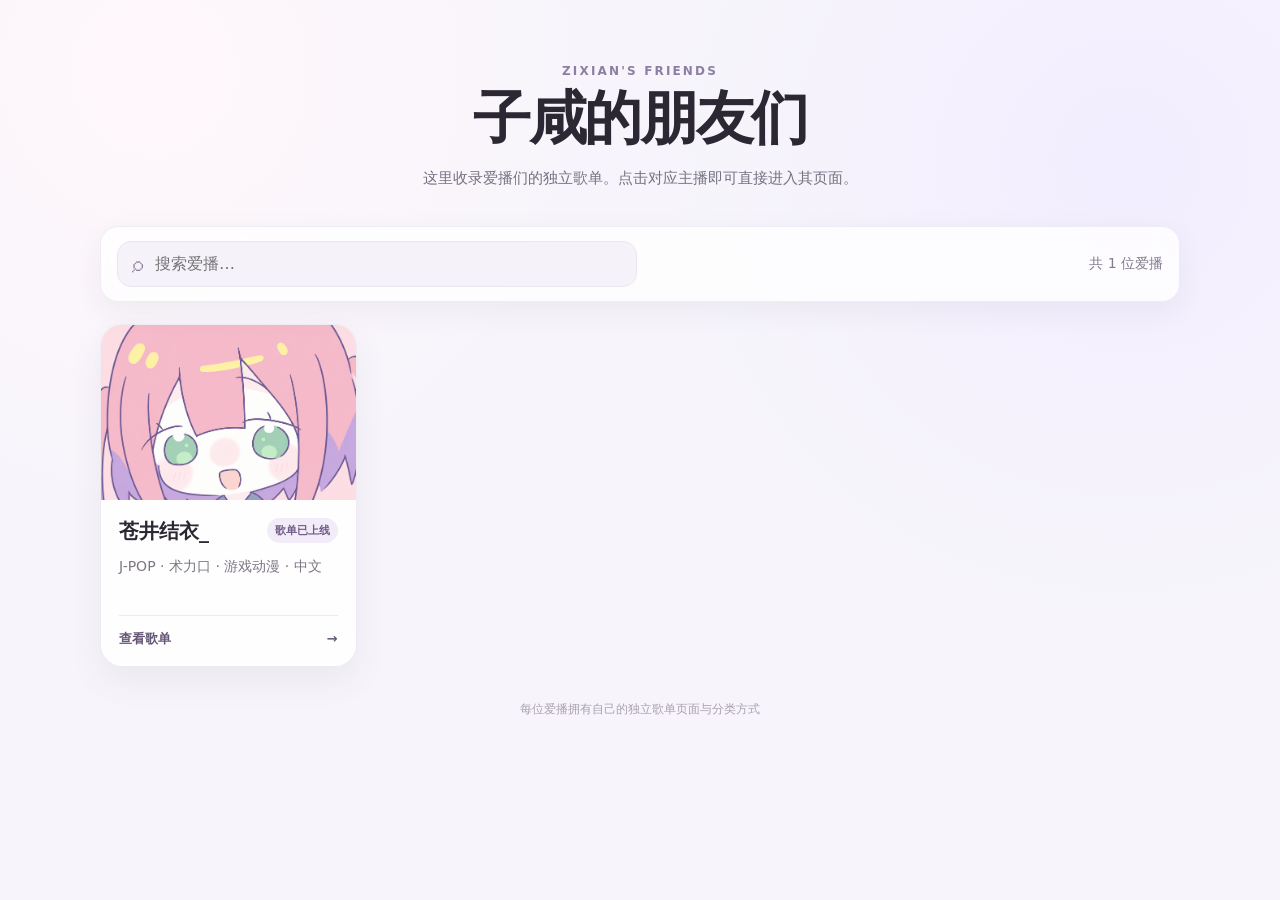
==== commit 67e9f1f9: "Rename streamers section to aibomen" ====
--- a/index.html
+++ b/index.html
@@ -4,32 +4,32 @@
   <meta charset="utf-8" />
   <meta name="viewport" content="width=device-width,initial-scale=1,viewport-fit=cover" />
   <meta name="theme-color" content="#f7f5fb" />
-  <meta name="description" content="虚拟主播歌单导航，选择主播进入其独立歌单页面。" />
-  <title>虚拟主播歌单导航</title>
+  <meta name="description" content="子咸的朋友们 · 爱播们歌单导航" />
+  <title>子咸的朋友们 · 爱播们</title>
   <link rel="stylesheet" href="hub.css" />
 </head>
 <body>
   <main class="shell">
     <header class="hero">
-      <p class="eyebrow">VTUBER SONG LIST</p>
-      <h1>虚拟主播歌单</h1>
-      <p class="subtitle">选择主播进入独立歌单页面。每位主播拥有自己的分类方式与页面内容。</p>
+      <p class="eyebrow">ZIXIAN'S FRIENDS</p>
+      <h1>子咸的朋友们</h1>
+      <p class="subtitle">这里收录爱播们的独立歌单。点击对应主播即可直接进入其页面。</p>
     </header>
 
     <section class="toolbar" aria-label="主播筛选">
       <label class="search-box">
         <span aria-hidden="true">⌕</span>
-        <input id="streamerSearch" type="search" placeholder="搜索主播…" autocomplete="off" />
+        <input id="streamerSearch" type="search" placeholder="搜索爱播…" autocomplete="off" />
       </label>
       <p id="streamerCount" class="count">正在载入…</p>
     </section>
 
     <section>
       <div id="streamerGrid" class="streamer-grid" aria-live="polite"></div>
-      <div id="emptyState" class="empty" hidden>没有找到对应主播</div>
+      <div id="emptyState" class="empty" hidden>没有找到对应爱播</div>
     </section>
 
-    <footer class="footer">歌单内容由各主播独立维护</footer>
+    <footer class="footer">每位爱播拥有自己的独立歌单页面与分类方式</footer>
   </main>
 
   <script src="hub.js" defer></script>
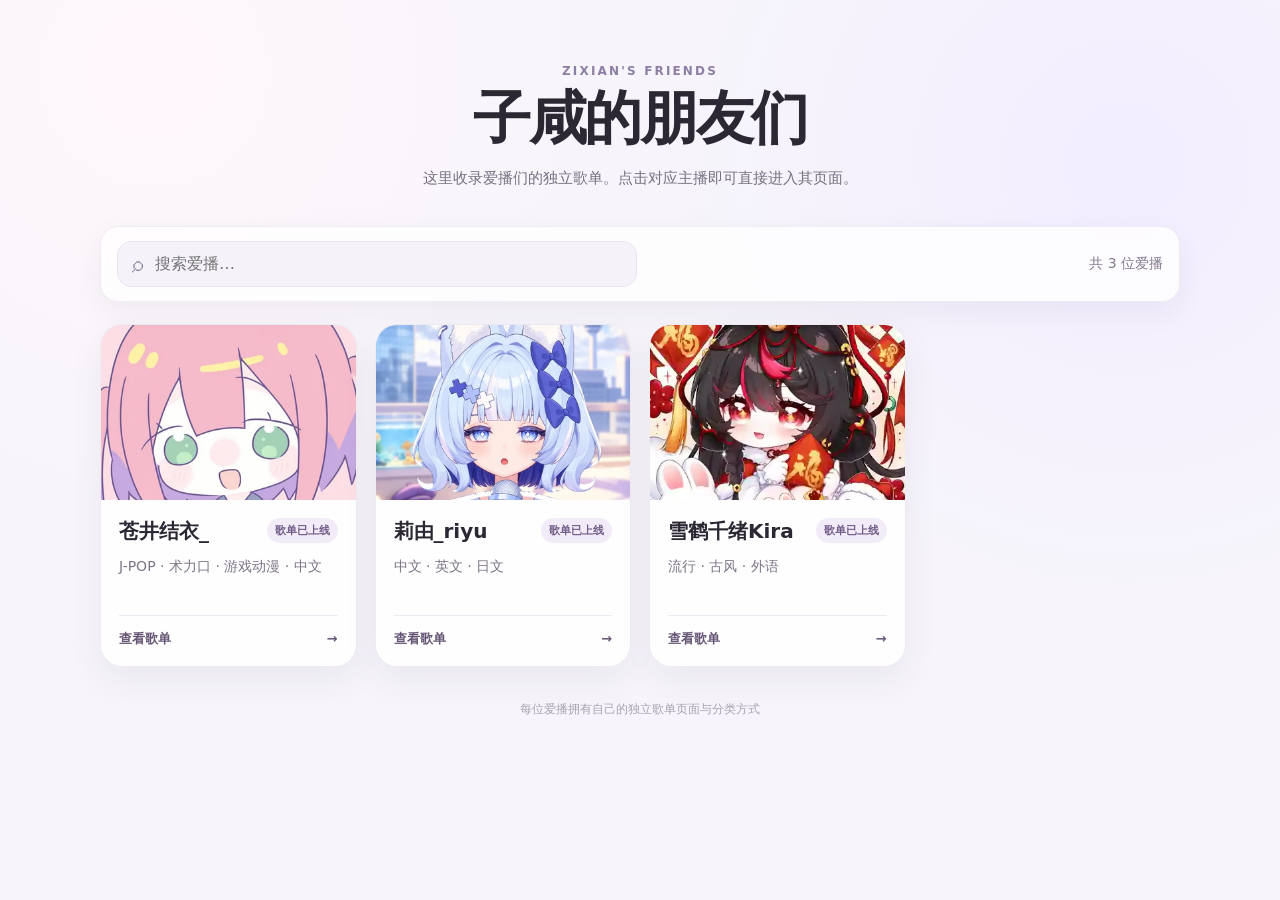
==== commit ca4c2237: "Add dedicated site favicon" ====
--- a/index.html
+++ b/index.html
@@ -6,6 +6,7 @@
   <meta name="theme-color" content="#f7f5fb" />
   <meta name="description" content="子咸的朋友们 · 爱播们歌单导航" />
   <title>子咸的朋友们 · 爱播们</title>
+  <link rel="icon" type="image/webp" sizes="384x384" href="site-icon.webp?v=1" />
   <link rel="stylesheet" href="hub.css" />
 </head>
 <body>
